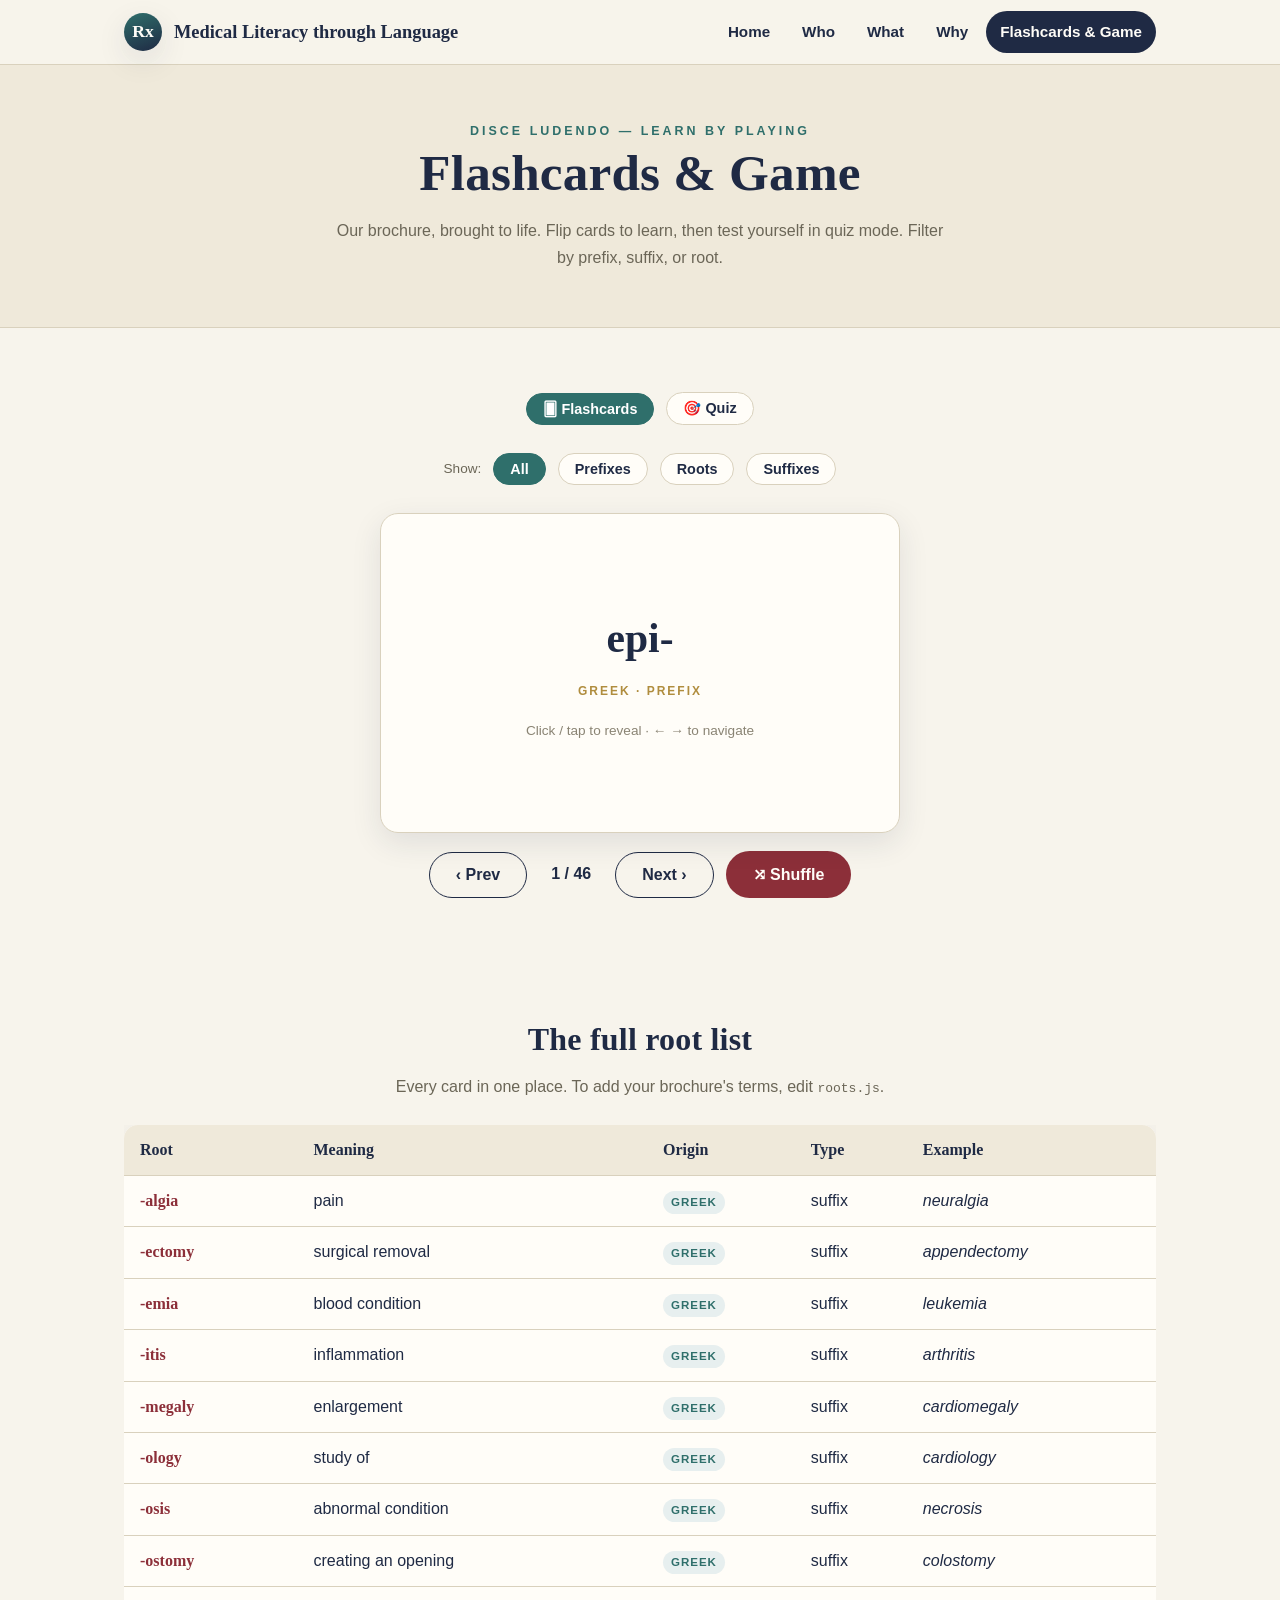
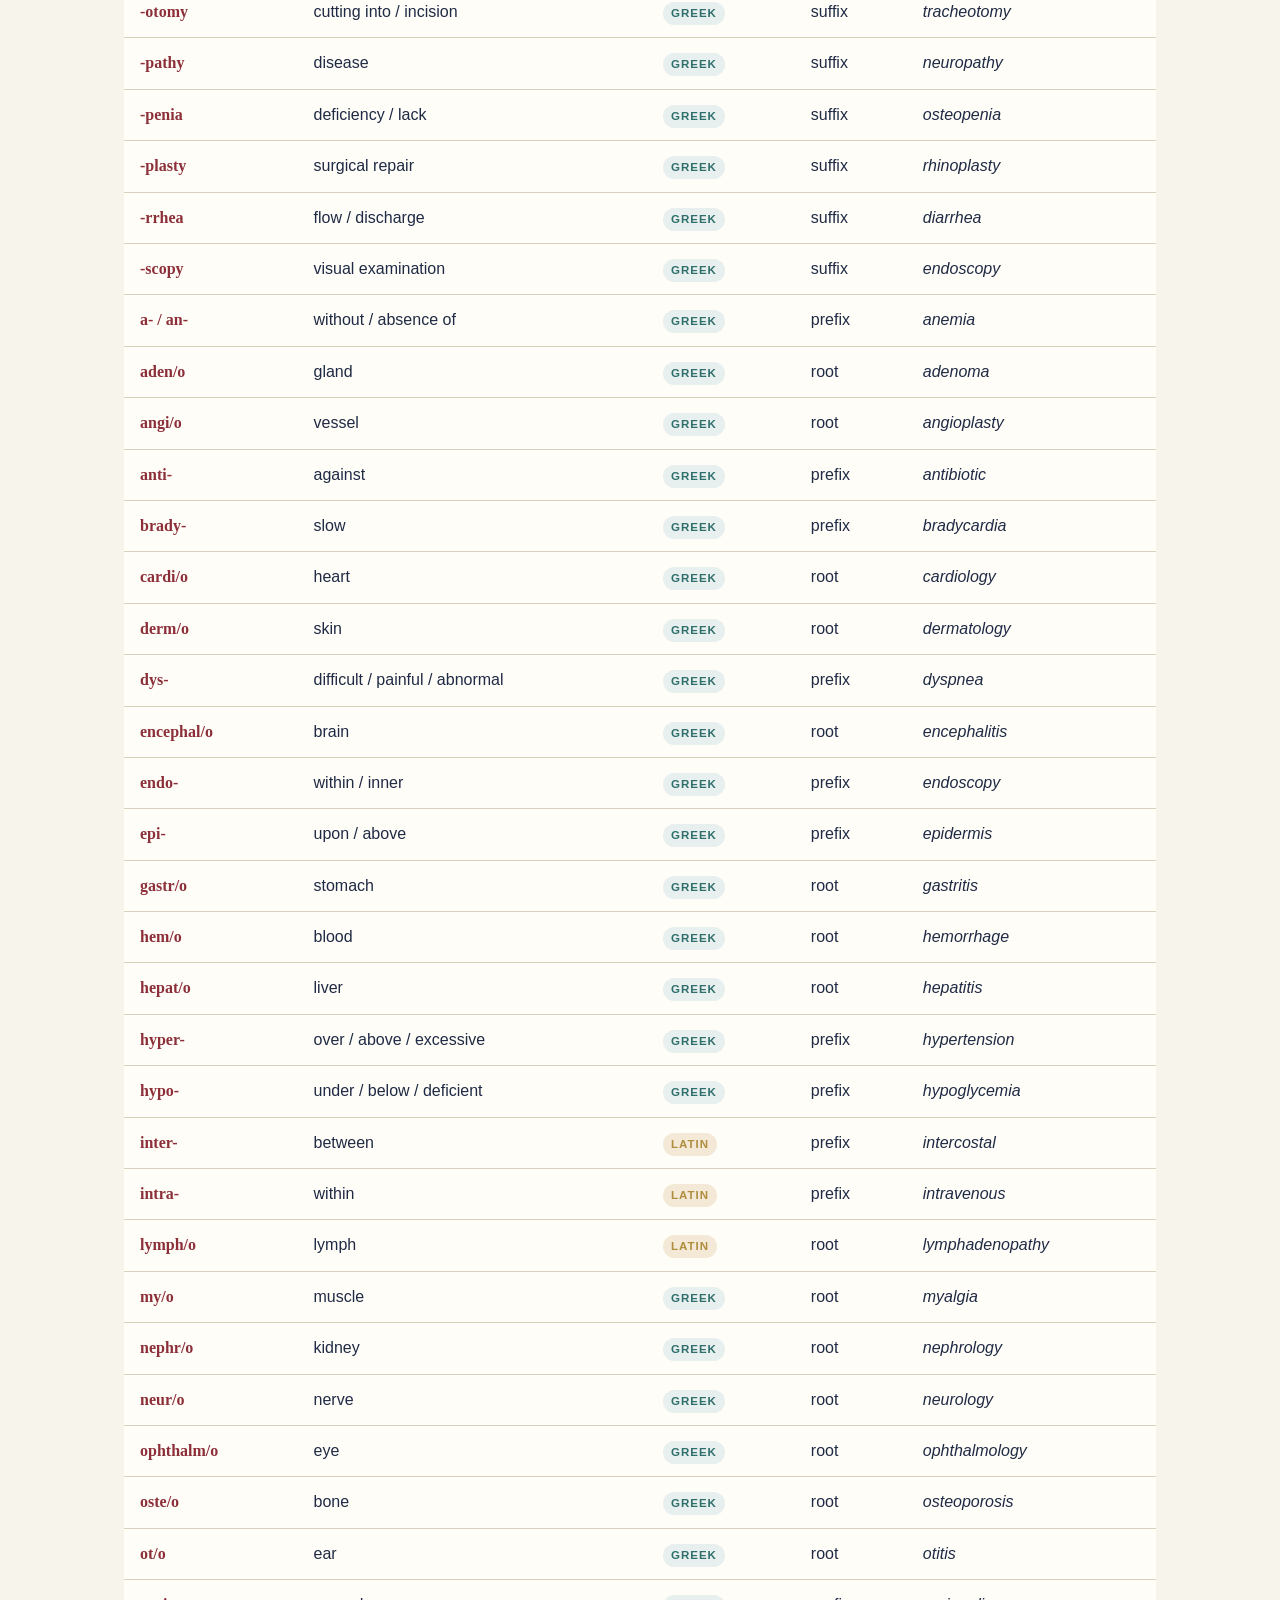
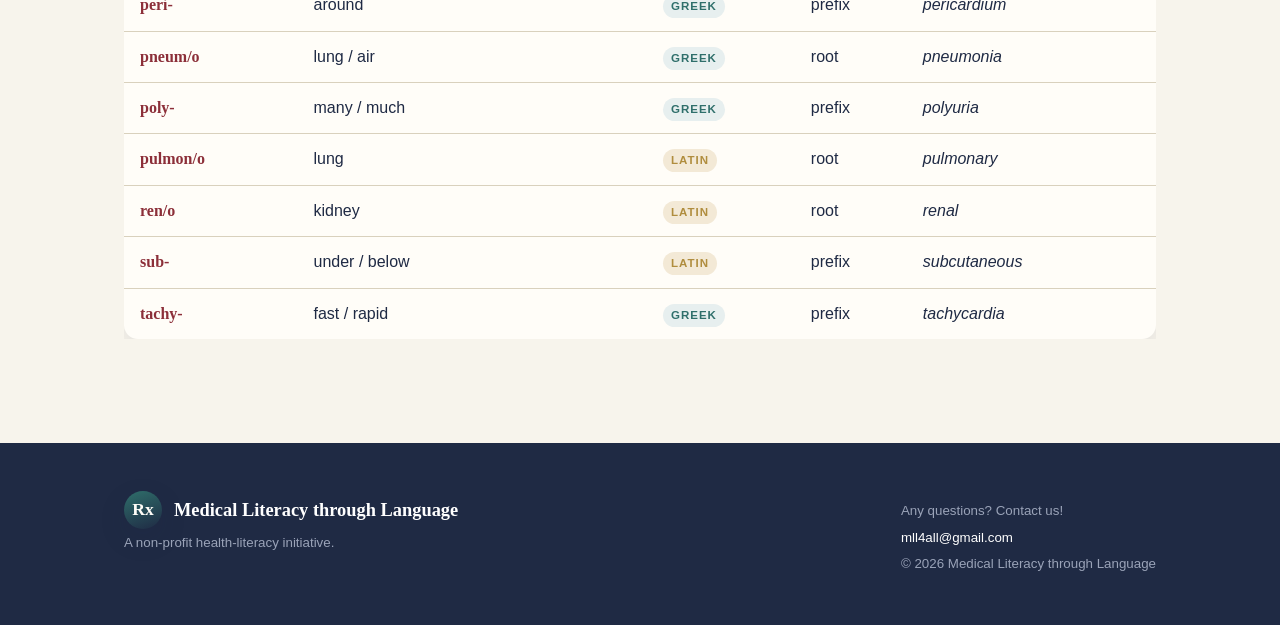
==== flashcards.html @ 20fc930c "Add files via upload initial website upload" ====
<!DOCTYPE html>
<html lang="en">
<head>
  <meta charset="UTF-8">
  <meta name="viewport" content="width=device-width, initial-scale=1.0">
  <title>Flashcards &amp; Game — Medical Literacy through Language</title>
  <link rel="stylesheet" href="styles.css">
</head>
<body>

  <nav class="nav">
    <div class="container">
      <a class="brand" href="index.html"><span class="mark">Rx</span><span>Medical Literacy through Language</span></a>
      <button class="nav-toggle" onclick="toggleNav()" aria-label="Menu">☰</button>
      <div class="nav-links">
        <a href="index.html">Home</a>
        <a href="who.html">Who</a>
        <a href="what.html">What</a>
        <a href="why.html">Why</a>
        <a href="flashcards.html" class="active">Flashcards &amp; Game</a>
      </div>
    </div>
  </nav>

  <div class="page-head">
    <div class="container">
      <div class="eyebrow">Disce ludendo — Learn by playing</div>
      <h1>Flashcards &amp; Game</h1>
      <p class="muted" style="max-width:620px; margin:8px auto 0;">
        Our brochure, brought to life. Flip cards to learn, then test yourself in
        quiz mode. Filter by prefix, suffix, or root.
      </p>
    </div>
  </div>

  <section id="flash-app">
    <div class="container">

      <!-- Mode + filter controls -->
      <div class="tool-bar">
        <button id="mode-flash" class="chip active">🂠 Flashcards</button>
        <button id="mode-quiz"  class="chip">🎯 Quiz</button>
      </div>
      <div class="tool-bar" id="filter-chips">
        <span class="muted" style="font-size:0.85rem;">Show:</span>
        <button class="chip active" data-filter="all">All</button>
        <button class="chip" data-filter="prefix">Prefixes</button>
        <button class="chip" data-filter="root">Roots</button>
        <button class="chip" data-filter="suffix">Suffixes</button>
      </div>

      <!-- ===== Flashcard panel ===== -->
      <div id="flash-panel">
        <div class="flash-wrap">
          <div class="flashcard" id="flashcard">
            <div class="flashcard-inner">
              <div class="flash-face flash-front">
                <div class="flash-root" id="flash-root">cardi/o</div>
                <div class="flash-origin" id="flash-origin">Greek · root</div>
                <div class="flash-hint">Click / tap to reveal · ← → to navigate</div>
              </div>
              <div class="flash-face flash-back">
                <div class="flash-meaning" id="flash-meaning">heart</div>
                <div class="flash-example" id="flash-example"></div>
              </div>
            </div>
          </div>
          <div class="flash-controls">
            <button class="btn btn-ghost" id="flash-prev">‹ Prev</button>
            <span class="flash-counter" id="flash-counter">1 / 1</span>
            <button class="btn btn-ghost" id="flash-next">Next ›</button>
            <button class="btn btn-primary" id="flash-shuffle">⤮ Shuffle</button>
          </div>
        </div>
      </div>

      <!-- ===== Quiz panel ===== -->
      <div id="quiz-panel" class="hidden">
        <div class="quiz-card card">
          <div class="scoreboard" id="quiz-score">Score: 0</div>
          <div class="best-score" id="quiz-best">Best: 0</div>
          <div class="quiz-q" id="quiz-q">Loading…</div>
          <div class="quiz-options" id="quiz-options"></div>
          <div class="quiz-feedback" id="quiz-feedback"></div>
          <div class="flash-controls" style="margin-top:16px;">
            <button class="btn btn-ghost" id="quiz-reset">↺ Reset</button>
            <button class="btn btn-primary hidden" id="quiz-next">Next question ›</button>
          </div>
        </div>
      </div>

    </div>
  </section>

  <!-- ===== Full reference table ===== -->
  <section style="padding-top:0;">
    <div class="container">
      <h2 style="text-align:center;">The full root list</h2>
      <p class="muted" style="text-align:center; max-width:620px; margin:0 auto 24px;">
        Every card in one place. To add your brochure's terms, edit <code>roots.js</code>.
      </p>
      <div style="overflow-x:auto;">
        <table class="term-table">
          <thead>
            <tr><th>Root</th><th>Meaning</th><th>Origin</th><th>Type</th><th>Example</th></tr>
          </thead>
          <tbody id="term-tbody"></tbody>
        </table>
      </div>
    </div>
  </section>

  <footer>
    <div class="container">
      <div>
        <div class="brand"><span class="mark">Rx</span> Medical Literacy through Language</div>
        <small>A non-profit health-literacy initiative.</small>
      </div>
      <div>
        <small>
          Any questions? Contact us!<br>
          <a href="mailto:mll4all@gmail.com">mll4all@gmail.com</a><br>
          © <span id="year"></span> Medical Literacy through Language
        </small>
      </div>
    </div>
  </footer>

  <script src="roots.js"></script>
  <script src="game.js"></script>
</body>
</html>
---- styles.css ----
/* ===========================================================
   Medical Roots — shared stylesheet
   Classical + clinical theme. Edit COLORS below to rebrand.
   =========================================================== */

:root {
  /* --- Brand colors (change these to rebrand the whole site) --- */
  --ink:        #1f2a44;   /* deep classical navy — main text */
  --marble:     #f7f4ec;   /* parchment / marble background */
  --marble-2:   #efe9da;   /* slightly darker panel */
  --accent:     #8c2f39;   /* roman red — links & highlights */
  --accent-2:   #2f6f6b;   /* aegean teal — medical accent */
  --gold:       #b08d3e;   /* laurel gold */
  --line:       #d9d1bd;   /* hairline borders */
  --white:      #fffdf8;

  --serif: "Iowan Old Style", "Palatino Linotype", "Book Antiqua", Palatino, Georgia, serif;
  --sans:  -apple-system, BlinkMacSystemFont, "Segoe UI", Roboto, Helvetica, Arial, sans-serif;

  --radius: 14px;
  --shadow: 0 10px 30px rgba(31, 42, 68, 0.10);
  --maxw: 1080px;
}

* { box-sizing: border-box; }

html { scroll-behavior: smooth; }

body {
  margin: 0;
  font-family: var(--sans);
  color: var(--ink);
  background:
    radial-gradient(1200px 600px at 80% -10%, rgba(176,141,62,0.10), transparent 60%),
    var(--marble);
  line-height: 1.65;
  -webkit-font-smoothing: antialiased;
}

a { color: var(--accent); text-decoration: none; }
a:hover { text-decoration: underline; }

h1, h2, h3 { font-family: var(--serif); color: var(--ink); line-height: 1.2; letter-spacing: 0.2px; }
h1 { font-size: clamp(2rem, 5vw, 3.2rem); margin: 0 0 0.3em; }
h2 { font-size: clamp(1.4rem, 3vw, 2rem); margin: 1.8em 0 0.5em; }
h3 { font-size: 1.2rem; margin: 1.4em 0 0.4em; }

p { margin: 0.8em 0; }

/* ---------- Layout ---------- */
.container { max-width: var(--maxw); margin: 0 auto; padding: 0 24px; }
section { padding: 64px 0; }
.muted { color: #6b6657; }

/* ---------- Top navigation ---------- */
.nav {
  position: sticky; top: 0; z-index: 50;
  background: rgba(247, 244, 236, 0.86);
  backdrop-filter: saturate(140%) blur(8px);
  border-bottom: 1px solid var(--line);
}
.nav .container {
  display: flex; align-items: center; justify-content: space-between;
  min-height: 64px; gap: 16px;
}
.brand { display: flex; align-items: center; gap: 12px; font-family: var(--serif); font-weight: 700; font-size: 1.15rem; color: var(--ink); }
.brand:hover { text-decoration: none; }
.brand .mark {
  width: 38px; height: 38px; border-radius: 50%;
  display: grid; place-items: center;
  background: linear-gradient(160deg, var(--accent-2), var(--ink));
  color: var(--white); font-family: var(--serif); font-weight: 700; font-size: 1.1rem;
  box-shadow: var(--shadow);
}
.nav-links { display: flex; gap: 4px; flex-wrap: wrap; }
.nav-links a {
  color: var(--ink); padding: 8px 14px; border-radius: 999px; font-weight: 600; font-size: 0.95rem;
}
.nav-links a:hover { background: var(--marble-2); text-decoration: none; }
.nav-links a.active { background: var(--ink); color: var(--white); }

.nav-toggle { display: none; background: none; border: 1px solid var(--line); border-radius: 10px; padding: 8px 12px; font-size: 1.1rem; cursor: pointer; }

@media (max-width: 760px) {
  .nav-toggle { display: block; }
  .nav-links { display: none; width: 100%; flex-direction: column; padding-bottom: 12px; }
  .nav-links.open { display: flex; }
  .nav .container { flex-wrap: wrap; }
}

/* ---------- Hero ---------- */
.hero { padding: 80px 0 56px; text-align: center; }
.hero .eyebrow {
  text-transform: uppercase; letter-spacing: 3px; font-size: 0.8rem; font-weight: 700;
  color: var(--accent-2); margin-bottom: 14px;
}
.hero p.lead { font-size: 1.25rem; max-width: 720px; margin: 0.6em auto 1.6em; color: #4a4636; }
.hero .word {
  font-family: var(--serif); font-style: italic; color: var(--accent);
  border-bottom: 2px dotted var(--gold);
}

/* ---------- Buttons ---------- */
.btn {
  display: inline-block; padding: 13px 26px; border-radius: 999px; font-weight: 700;
  border: 1.5px solid transparent; cursor: pointer; font-size: 1rem; transition: transform .08s ease;
}
.btn:hover { text-decoration: none; transform: translateY(-1px); }
.btn-primary { background: var(--accent); color: var(--white); }
.btn-ghost { background: transparent; color: var(--ink); border-color: var(--ink); }
/* Navy fill, parchment text */
.btn-ink  { background: var(--ink); color: var(--marble); border-color: var(--ink); }
.btn-ink:hover { background: #2b3a5c; border-color: #2b3a5c; }
.btn-row { display: flex; gap: 14px; justify-content: center; flex-wrap: wrap; }

/* ---------- Cards ---------- */
.grid { display: grid; gap: 22px; }
.grid-3 { grid-template-columns: repeat(3, 1fr); }
.grid-2 { grid-template-columns: repeat(2, 1fr); }
@media (max-width: 820px) { .grid-3, .grid-2 { grid-template-columns: 1fr; } }

.card {
  background: var(--white); border: 1px solid var(--line); border-radius: var(--radius);
  padding: 28px; box-shadow: var(--shadow);
}
.card h3 { margin-top: 0; }
.card .kicker { font-family: var(--serif); font-style: italic; color: var(--accent-2); }

/* Pillar cards with a classical scene along the bottom.
   Swap the background-image below for a real photo (.jpg) any time —
   the reserved band and the fade keep the text readable either way. */
.card-photo {
  position: relative;
  overflow: hidden;
  min-height: 232px;
  background-repeat: no-repeat;
  background-position: center bottom;
  background-size: 118% auto;
  transition: transform .14s ease, box-shadow .14s ease;
}
.card-photo::before {                  /* scrim: sits over the art, under the text */
  content: "";
  position: absolute;
  inset: 0;
  background: linear-gradient(
    180deg,
    rgba(255, 253, 248, 0.94) 0%,
    rgba(255, 253, 248, 0.88) 42%,
    rgba(247, 244, 236, 0.74) 100%
  );
  pointer-events: none;
}
.card-photo > * {                      /* every bit of copy rides above the scrim */
  position: relative;
  z-index: 1;
}
.card-photo:hover {
  transform: translateY(-3px);
  box-shadow: 0 16px 38px rgba(31, 42, 68, 0.16);
}

.bg-who  { background-image: url("img/temple.svg"); }
.bg-what { background-image: url("img/aqueduct.svg"); }
.bg-why  { background-image: url("img/rotunda.svg"); }

@media (prefers-reduced-motion: reduce) {
  .card-photo { transition: none; }
  .card-photo:hover { transform: none; }
}

/* Decorative divider */
.divider { text-align: center; color: var(--gold); font-size: 1.4rem; letter-spacing: 8px; margin: 8px 0; }

/* Ornamental rule — fleurons flanked by hairlines, sits under a page title */
.rule {
  display: flex; align-items: center; justify-content: center; gap: 20px;
  max-width: 460px; margin: 42px auto 0; padding: 0 24px;
  color: var(--gold);
}
.rule::before, .rule::after {
  content: ""; flex: 1; height: 1px;
  background: linear-gradient(90deg, transparent, var(--line) 40%, var(--line) 60%, transparent);
}
.rule span {
  font-size: 1.15rem;
  letter-spacing: 7px;
  padding-left: 7px;   /* offsets the trailing letter-space so the glyphs sit centered */
}
.rule + section { padding-top: 30px; }

/* ---------- Editable-content helper ---------- */
.fill-note {
  background: #fff8e6; border: 1px dashed var(--gold); border-radius: 10px;
  padding: 10px 14px; font-size: 0.85rem; color: #7a5f1e; margin: 10px 0;
}
.placeholder { color: #9a9486; font-style: italic; }

/* Reference list — hanging indent, smaller type */
.refs { list-style: none; padding-left: 0; font-size: 0.88rem; color: #5c5749; }
.refs li { padding-left: 2em; text-indent: -2em; margin-bottom: 0.9em; line-height: 1.55; }
.refs a { word-break: break-word; }

/* Pull-quote */
.pullquote {
  font-family: var(--serif); font-size: 1.5rem; font-style: italic; color: var(--ink);
  border-left: 4px solid var(--accent); padding-left: 22px; margin: 28px 0;
}

/* Page header band */
.page-head { background: var(--marble-2); border-bottom: 1px solid var(--line); padding: 56px 0; text-align: center; }
.page-head .eyebrow { text-transform: uppercase; letter-spacing: 3px; font-size: 0.78rem; font-weight: 700; color: var(--accent-2); }

/* ---------- Footer ---------- */
footer {
  background: var(--ink); color: #d7dbe6; padding: 48px 0; margin-top: 40px;
}
footer a { color: #fff; }
footer .container { display: flex; justify-content: space-between; align-items: baseline; gap: 24px; flex-wrap: wrap; }
footer .brand { color: #fff; }
footer small { color: #9aa3b8; }

/* ===========================================================
   Flashcards & game
   =========================================================== */
.tool-bar {
  display: flex; gap: 12px; flex-wrap: wrap; align-items: center; justify-content: center;
  margin: 0 auto 28px; max-width: 720px;
}
.chip {
  border: 1.5px solid var(--line); background: var(--white); color: var(--ink);
  padding: 7px 16px; border-radius: 999px; cursor: pointer; font-weight: 600; font-size: 0.9rem;
}
.chip.active { background: var(--accent-2); color: #fff; border-color: var(--accent-2); }
.select, .input {
  padding: 9px 14px; border-radius: 10px; border: 1.5px solid var(--line); font-size: 0.95rem; background: var(--white); color: var(--ink);
}

/* Flashcard */
.flash-wrap { max-width: 520px; margin: 0 auto; }
.flashcard {
  perspective: 1400px; width: 100%; height: 320px; cursor: pointer; margin-bottom: 18px;
}
.flashcard-inner {
  position: relative; width: 100%; height: 100%; transition: transform .55s;
  transform-style: preserve-3d;
}
.flashcard.flipped .flashcard-inner { transform: rotateY(180deg); }
.flash-face {
  position: absolute; inset: 0; backface-visibility: hidden;
  border-radius: 18px; border: 1px solid var(--line); box-shadow: var(--shadow);
  display: flex; flex-direction: column; align-items: center; justify-content: center; text-align: center; padding: 28px;
}
.flash-front { background: var(--white); }
.flash-back { background: linear-gradient(165deg, var(--accent-2), var(--ink)); color: #fff; transform: rotateY(180deg); }
.flash-back h2, .flash-back h3 { color: #fff; }
.flash-root { font-family: var(--serif); font-size: 2.6rem; font-weight: 700; }
.flash-origin { text-transform: uppercase; letter-spacing: 2px; font-size: 0.75rem; font-weight: 700; color: var(--gold); margin-top: 10px; }
.flash-hint { color: #8a8474; margin-top: 18px; font-size: 0.85rem; }
.flash-meaning { font-size: 1.6rem; font-family: var(--serif); }
.flash-example { margin-top: 14px; font-size: 1rem; opacity: 0.92; }
.flash-example b { color: var(--gold); }

.flash-controls { display: flex; gap: 12px; justify-content: center; align-items: center; }
.flash-counter { font-weight: 700; color: var(--muted); min-width: 64px; text-align: center; }

/* Quiz */
.quiz-card { max-width: 560px; margin: 0 auto; }
.quiz-q { font-family: var(--serif); font-size: 1.8rem; text-align: center; margin: 6px 0 24px; }
.quiz-q .root { color: var(--accent); }
.quiz-options { display: grid; gap: 12px; }
.quiz-option {
  text-align: left; padding: 15px 18px; border-radius: 12px; border: 1.5px solid var(--line);
  background: var(--white); cursor: pointer; font-size: 1.05rem; font-weight: 600; transition: all .12s;
}
.quiz-option:hover { border-color: var(--accent-2); }
.quiz-option.correct { background: #e6f4ea; border-color: #2f8f4e; color: #1d6b39; }
.quiz-option.wrong { background: #fbeaec; border-color: var(--accent); color: var(--accent); }
.quiz-option:disabled { cursor: default; }
.scoreboard { text-align: center; font-weight: 700; margin-bottom: 4px; color: var(--accent-2); }
.best-score {
  text-align: center; font-weight: 700; font-size: 0.85rem; margin-bottom: 18px;
  color: var(--gold); text-transform: uppercase; letter-spacing: 1.5px;
}
.quiz-feedback { text-align: center; min-height: 28px; margin-top: 16px; font-weight: 600; }

.hidden { display: none !important; }

/* Reference table */
.term-table { width: 100%; border-collapse: collapse; background: var(--white); border-radius: var(--radius); overflow: hidden; box-shadow: var(--shadow); }
.term-table th, .term-table td { text-align: left; padding: 12px 16px; border-bottom: 1px solid var(--line); }
.term-table th { background: var(--marble-2); font-family: var(--serif); }
.term-table tr:last-child td { border-bottom: none; }
.term-table .root-cell { font-family: var(--serif); font-weight: 700; color: var(--accent); white-space: nowrap; }
.tag { display: inline-block; font-size: 0.72rem; font-weight: 700; text-transform: uppercase; letter-spacing: 1px; padding: 2px 8px; border-radius: 999px; }
.tag.greek { background: #e7efef; color: var(--accent-2); }
.tag.latin { background: #f3e9d6; color: var(--gold); }
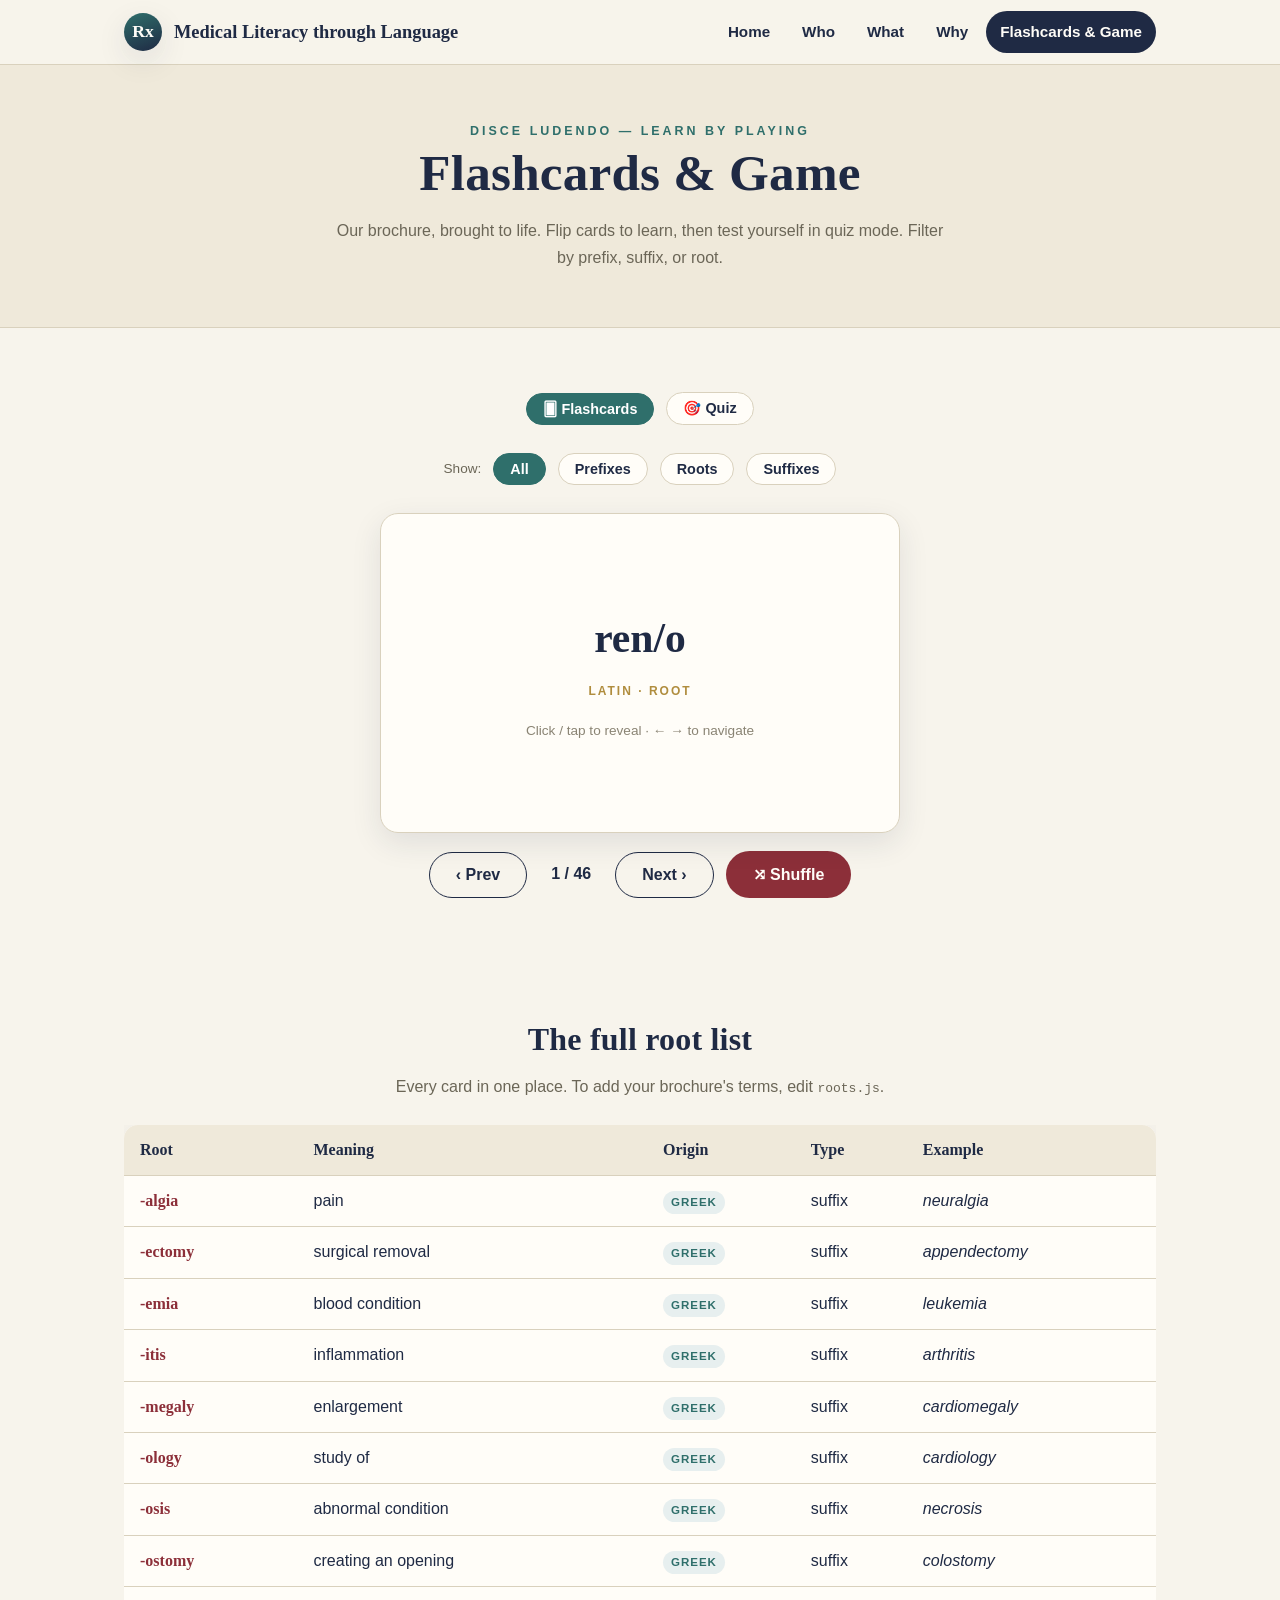
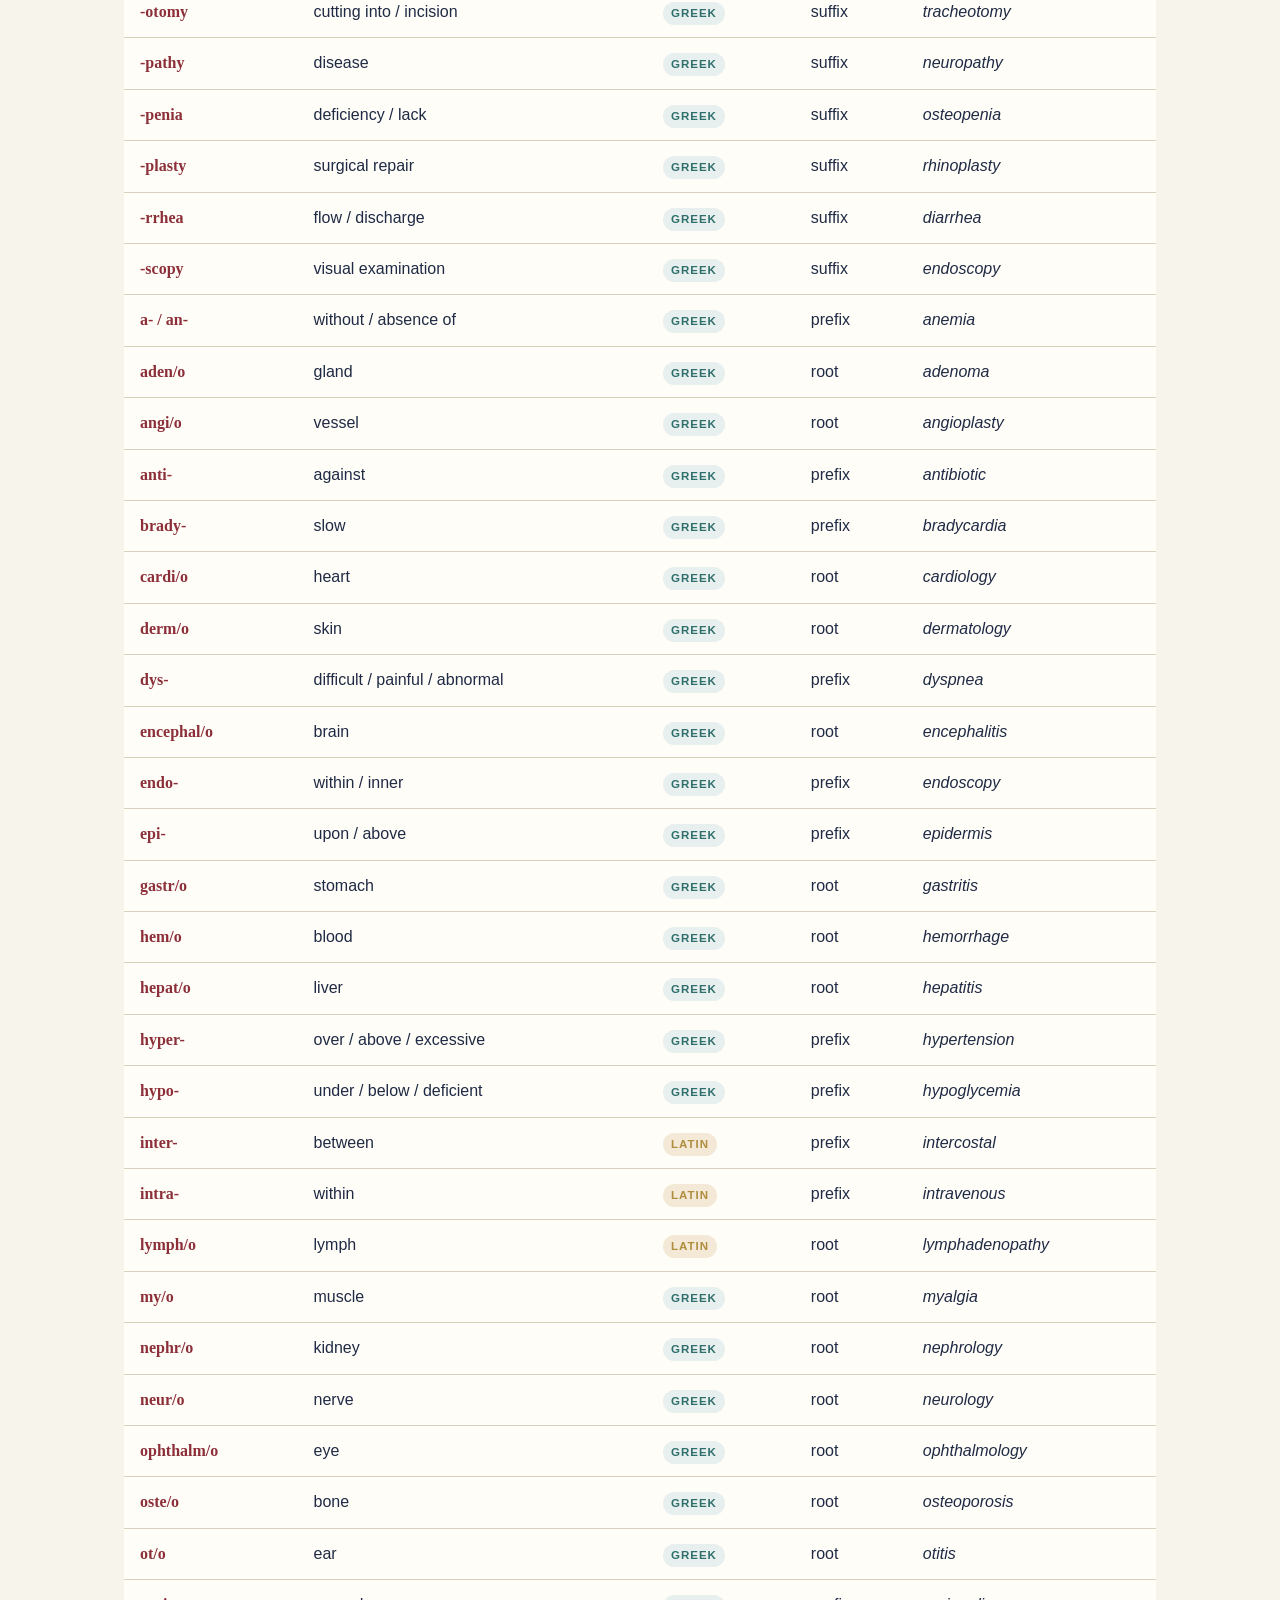
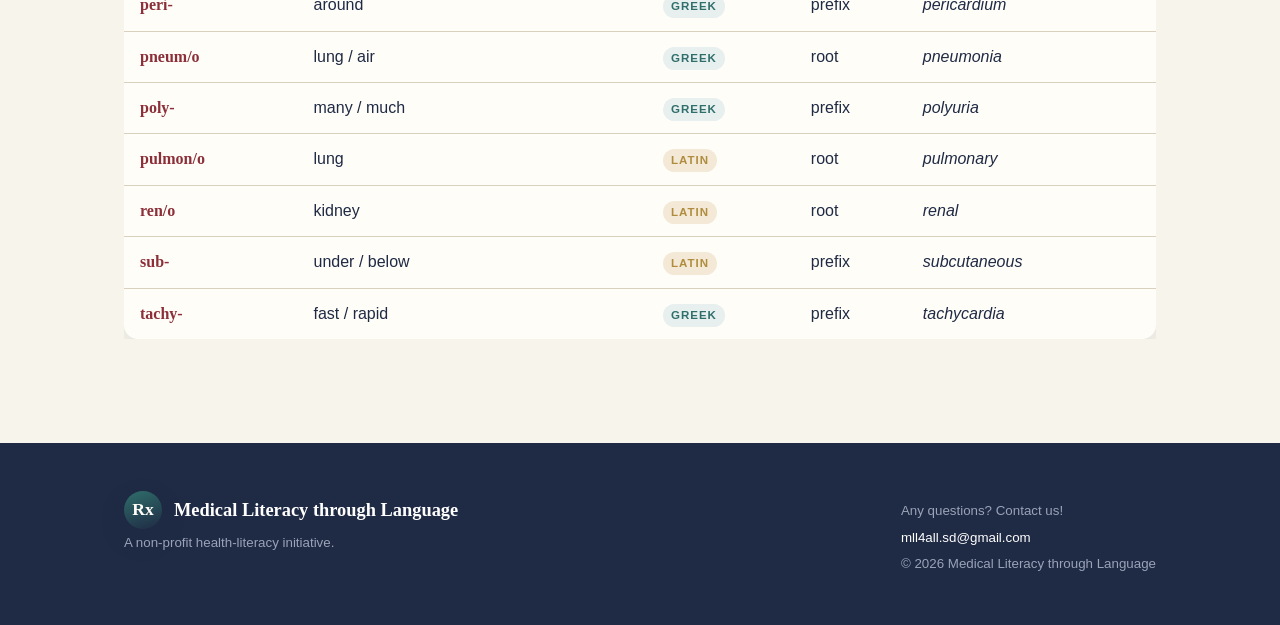
==== commit b2ff215d: "Update email address - flashcards.html" ====
--- a/flashcards.html
+++ b/flashcards.html
@@ -119,7 +119,7 @@
       <div>
         <small>
           Any questions? Contact us!<br>
-          <a href="mailto:mll4all@gmail.com">mll4all@gmail.com</a><br>
+          <a href="mailto:mll4all.sd@gmail.com">mll4all.sd@gmail.com</a><br>
           © <span id="year"></span> Medical Literacy through Language
         </small>
       </div>
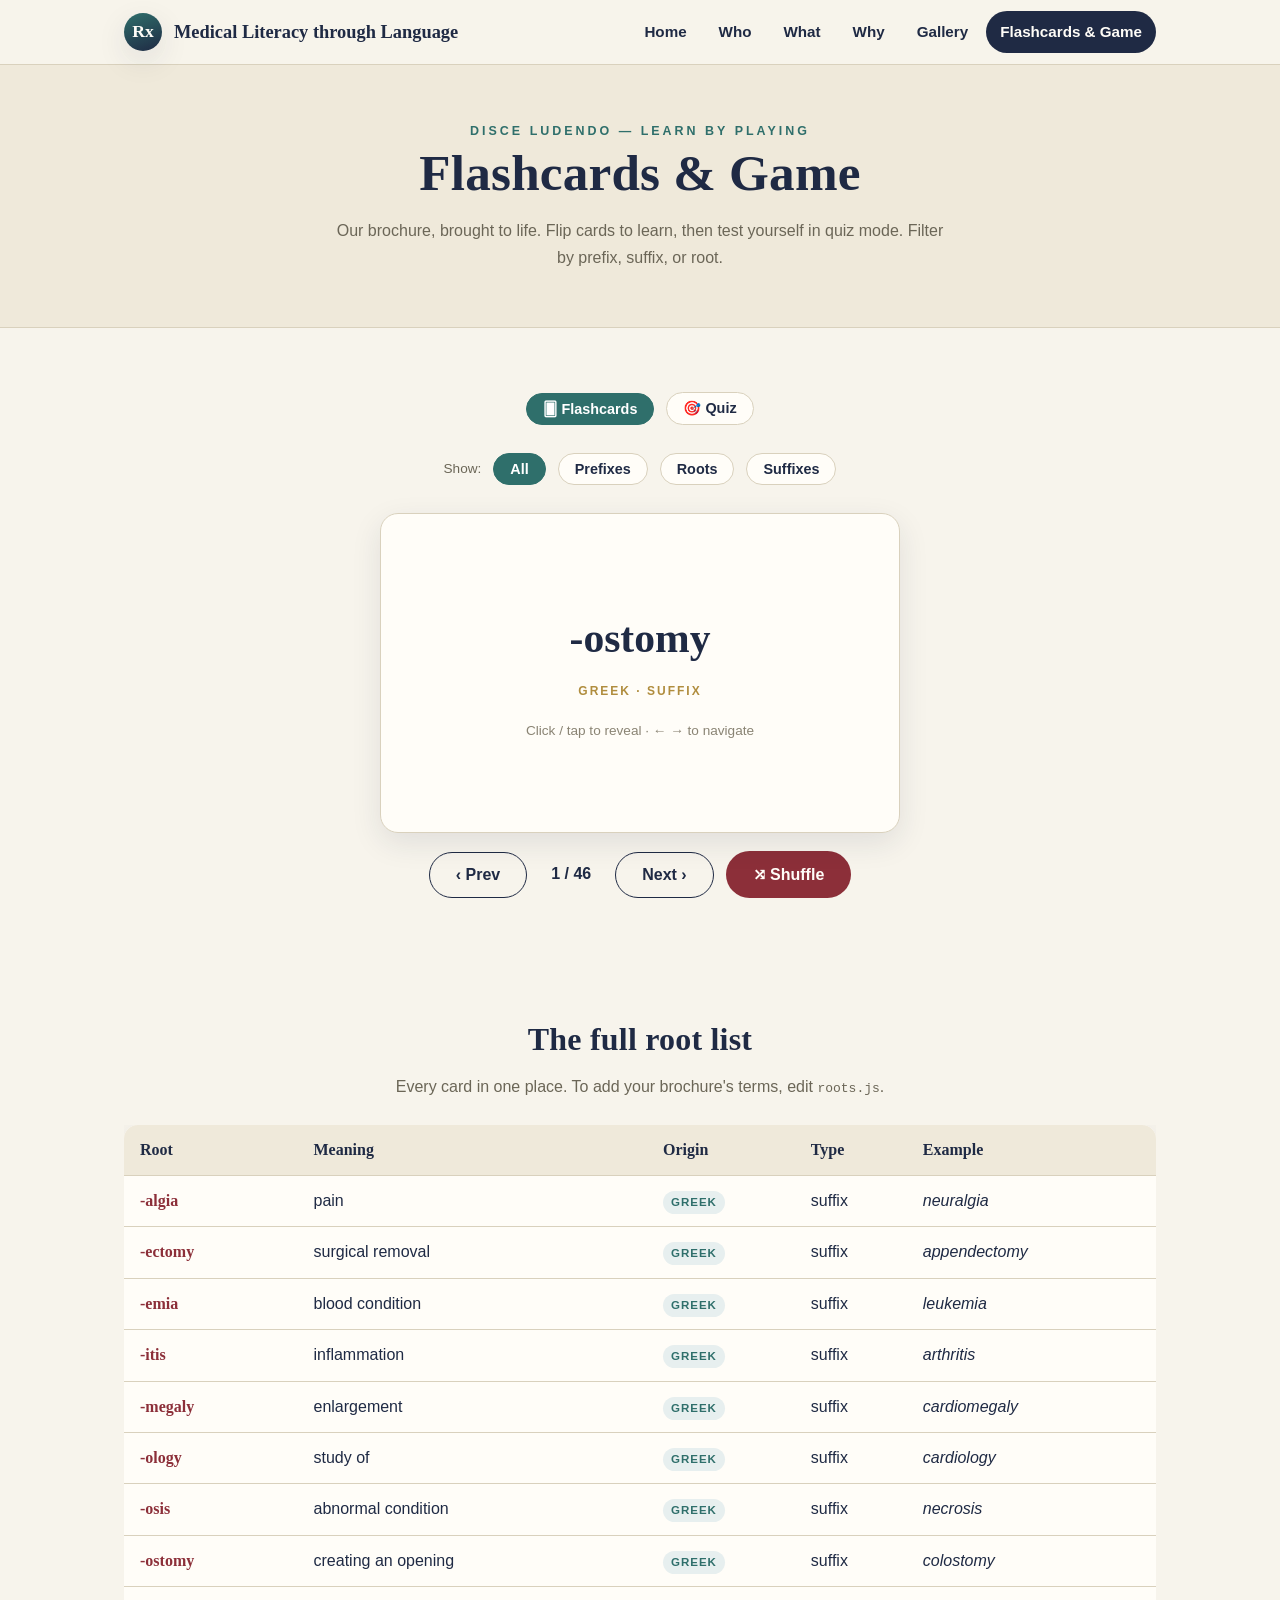
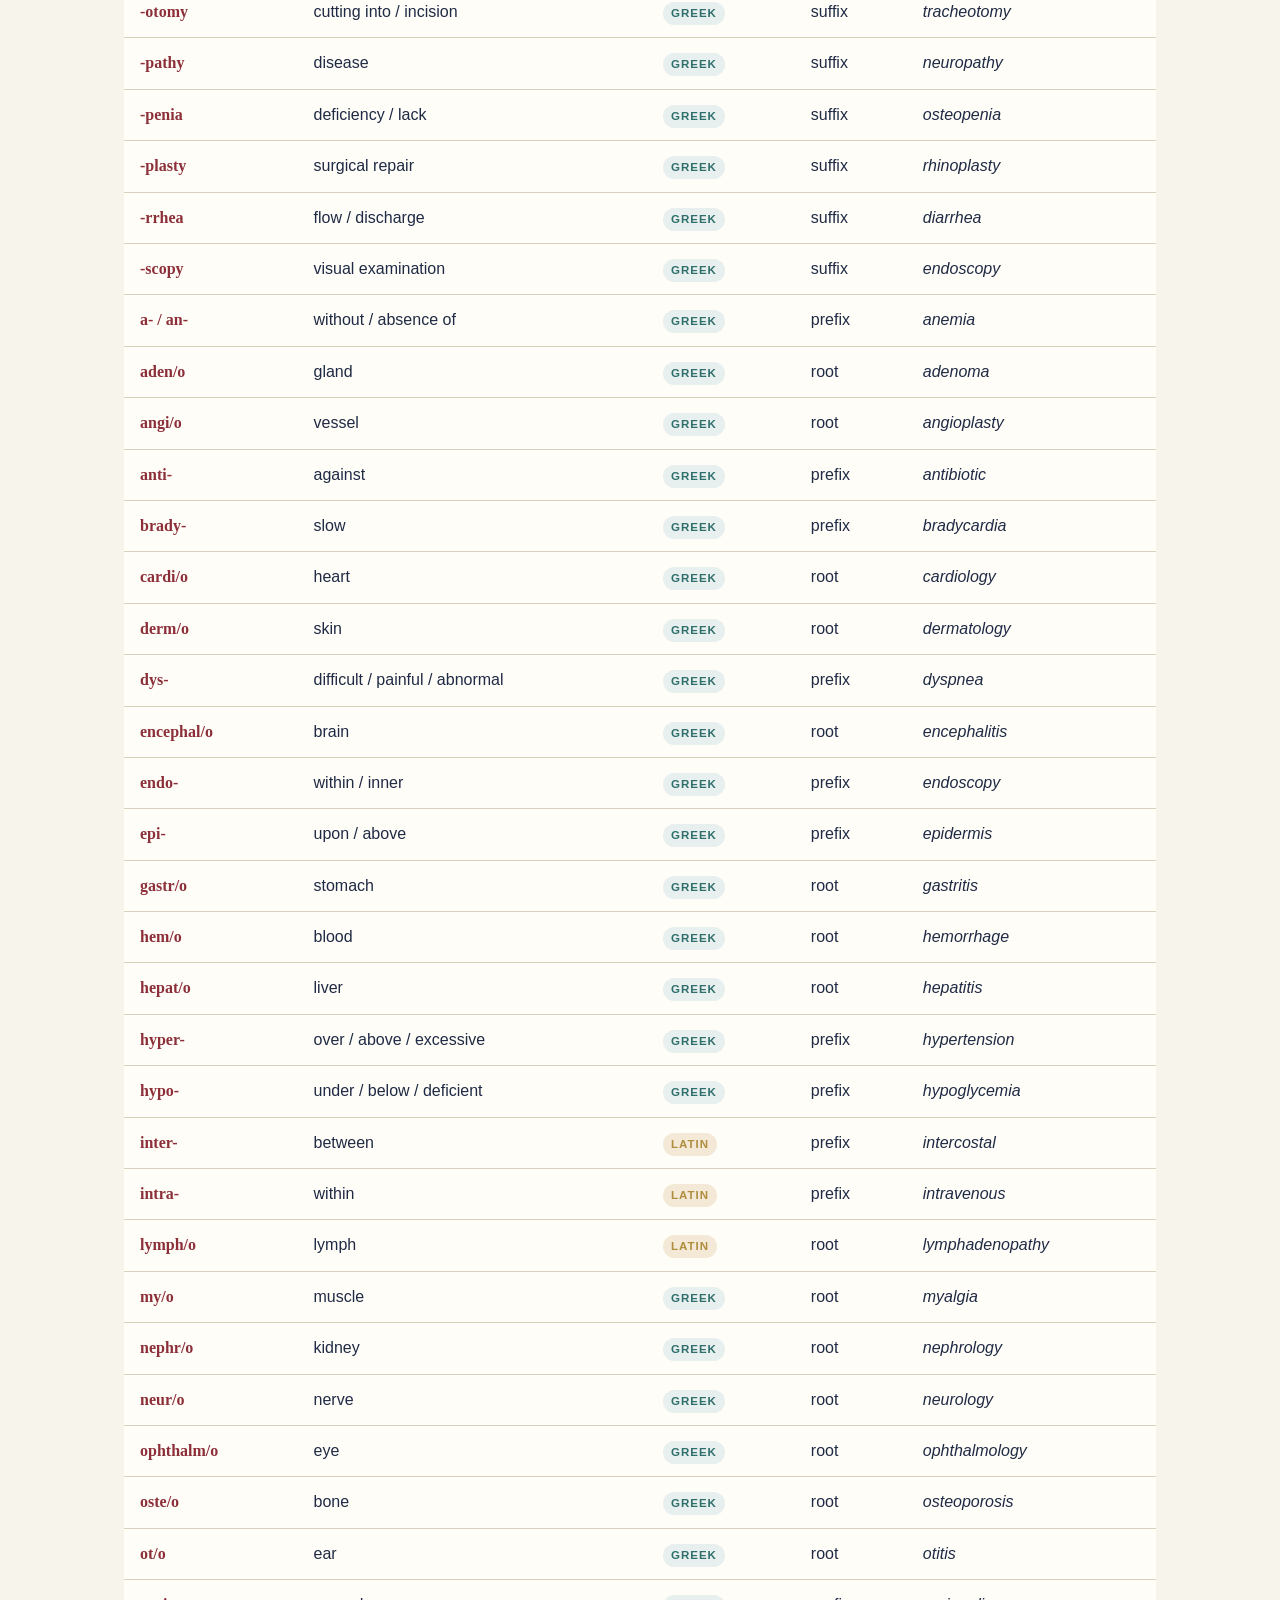
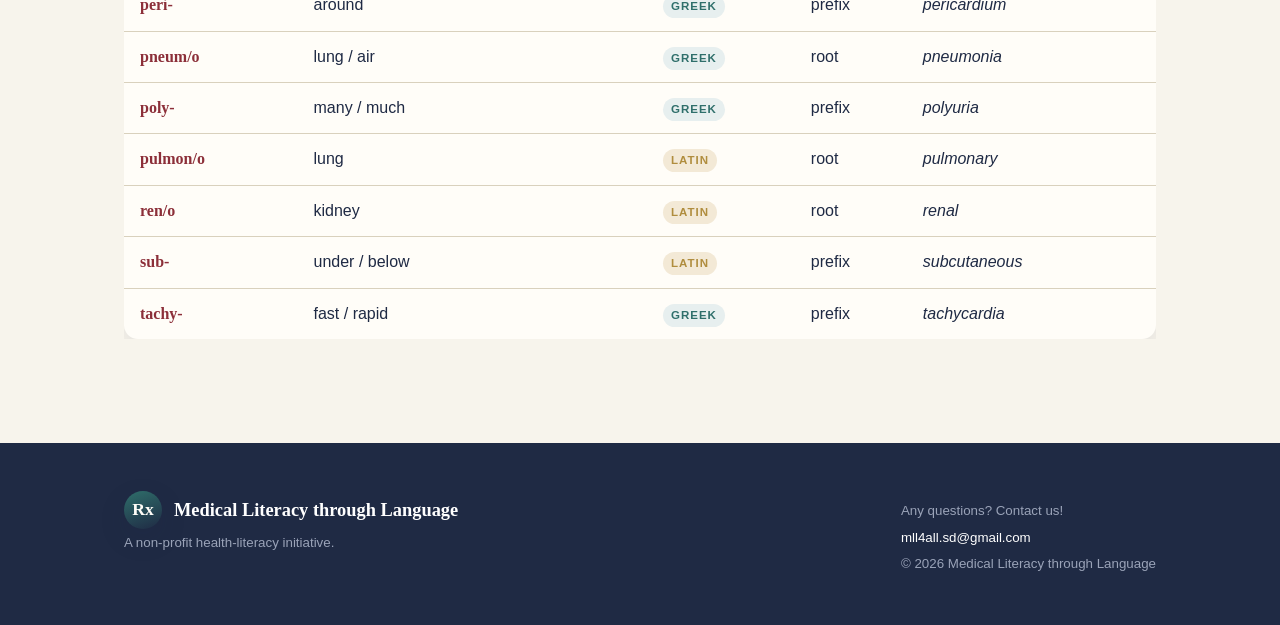
==== commit 37dabe12: "update html pages to use header.js and footer.js" ====
--- a/flashcards.html
+++ b/flashcards.html
@@ -8,19 +8,7 @@
 </head>
 <body>
 
-  <nav class="nav">
-    <div class="container">
-      <a class="brand" href="index.html"><span class="mark">Rx</span><span>Medical Literacy through Language</span></a>
-      <button class="nav-toggle" onclick="toggleNav()" aria-label="Menu">☰</button>
-      <div class="nav-links">
-        <a href="index.html">Home</a>
-        <a href="who.html">Who</a>
-        <a href="what.html">What</a>
-        <a href="why.html">Why</a>
-        <a href="flashcards.html" class="active">Flashcards &amp; Game</a>
-      </div>
-    </div>
-  </nav>
+  <script src="header.js"></script>
 
   <div class="page-head">
     <div class="container">
@@ -110,22 +98,7 @@
     </div>
   </section>
 
-  <footer>
-    <div class="container">
-      <div>
-        <div class="brand"><span class="mark">Rx</span> Medical Literacy through Language</div>
-        <small>A non-profit health-literacy initiative.</small>
-      </div>
-      <div>
-        <small>
-          Any questions? Contact us!<br>
-          <a href="mailto:mll4all.sd@gmail.com">mll4all.sd@gmail.com</a><br>
-          © <span id="year"></span> Medical Literacy through Language
-        </small>
-      </div>
-    </div>
-  </footer>
-
+  <script src="footer.js"></script>
   <script src="roots.js"></script>
   <script src="game.js"></script>
 </body>
